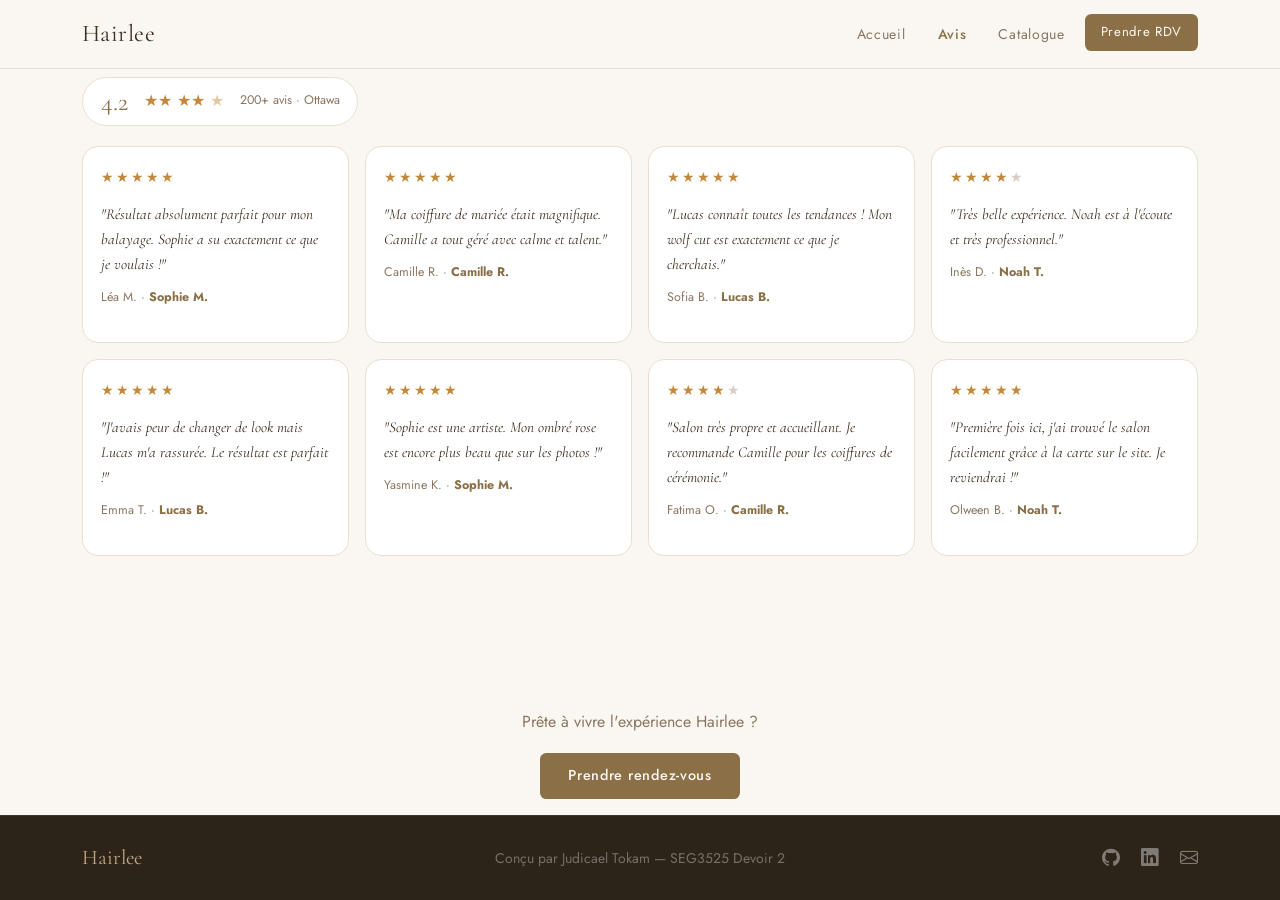
==== avis.html @ fe2b675b "Initial commit - Site Hairlee" ====
<!DOCTYPE html>
<html lang="fr">
<head>
  <meta charset="UTF-8" />
  <meta name="viewport" content="width=device-width, initial-scale=1" />
  <title>Avis — Hairlee</title>
  <link href="https://cdn.jsdelivr.net/npm/bootstrap@5.3.8/dist/css/bootstrap.min.css" rel="stylesheet">
  <link rel="stylesheet" href="https://cdn.jsdelivr.net/npm/bootstrap-icons@1.11.3/font/bootstrap-icons.min.css">
  <link href="https://fonts.googleapis.com/css2?family=Cormorant+Garamond:ital,wght@0,300;0,400;0,600;1,300;1,400&family=Jost:wght@300;400;500&display=swap" rel="stylesheet">
  <link rel="stylesheet" href="style.css" />
</head>
<body class="page-avis">

  <!-- NAVBAR -->
  <nav class="navbar navbar-expand-lg fixed-top" id="main-nav">
    <div class="container">
      <a class="navbar-brand" href="index.html">Hairlee</a>
      <button class="navbar-toggler" type="button" data-bs-toggle="collapse" data-bs-target="#navMenu"
        aria-controls="navMenu" aria-expanded="false" aria-label="Ouvrir le menu">
        <span class="navbar-toggler-icon"></span>
      </button>
      <div class="collapse navbar-collapse" id="navMenu">
        <ul class="navbar-nav ms-auto gap-2">
          <li class="nav-item"><a class="nav-link" href="index.html">Accueil</a></li>
          <li class="nav-item"><a class="nav-link active" href="avis.html">Avis</a></li>
          <li class="nav-item"><a class="nav-link" href="catalogue.html">Catalogue</a></li>
          <li class="nav-item"><a class="nav-link nav-cta" href="rdv.html">Prendre RDV</a></li>
        </ul>
      </div>
    </div>
  </nav>
  </div>

  <section class="page-content">
    <div class="container">
      <div class="note-globale">
        <div class="note-chiffre">4.2</div>
        <div class="note-etoiles">
          <span class="star-full">★</span><span class="star-full">★</span>
          <span class="star-full">★</span><span class="star-full">★</span>
          <span class="star-part">★</span>
        </div>
        <div class="note-label">200+ avis · Ottawa</div>
      </div>
      <div class="row g-3" id="avis-grid">
        <!-- Injectés par JS -->
      </div>
    </div>
  </section>

  <!-- CTA -->
  <section class="py-3 text-center">
    <div class="container">
      <p class="section-body mb-3">Prête à vivre l'expérience Hairlee ?</p>
      <a href="rdv.html" class="btn btn-primary-custom">Prendre rendez-vous</a>
    </div>
  </section>

  <!-- FOOTER -->
  <footer class="py-4">
    <div class="container">
      <div class="row align-items-center">
        <div class="col-md-4 mb-3 mb-md-0">
          <span class="footer-brand">Hairlee</span>
        </div>
        <div class="col-md-4 text-center mb-3 mb-md-0">
          <span class="text-muted small">Conçu par Judicael Tokam — SEG3525 Devoir 2</span>
        </div>
        <div class="col-md-4 text-md-end">
          <a href="https://github.com/judi10" class="social-link me-3" target="_blank" rel="noopener"><i class="bi bi-github"></i></a>
          <a href="https://linkedin.com/in/judicael-tokam/" class="social-link me-3" target="_blank" rel="noopener"><i class="bi bi-linkedin"></i></a>
          <a href="mailto:jtoka006@uottawa.ca" class="social-link" target="_blank" rel="noopener"><i class="bi bi-envelope"></i></a>
        </div>
      </div>
    </div>
  </footer>

  <script src="https://cdn.jsdelivr.net/npm/bootstrap@5.3.8/dist/js/bootstrap.bundle.min.js"></script>
  <script src="script.js"></script>
</body>
</html>
---- style.css ----
/* ══════════════════════════════════════════════════════════════════
   1. VARIABLES DE THÈME — Chaleureux & Naturel
══════════════════════════════════════════════════════════════════ */
:root {
  --color-bg:        #FAF7F2;
  --color-bg-alt:    #F2EDE5;
  --color-bg-dark:   #2C2419;
  --color-primary:   #8B6F47;
  --color-primary-light: #C4A882;
  --color-primary-dark:  #6B5235;
  --color-accent:    #D4956A;
  --color-text:      #3D2E1E;
  --color-text-muted:#8A7660;
  --color-card:      #FFFFFF;
  --color-border:    #E8DFD0;

  --font-display: 'Cormorant Garamond', Georgia, serif;
  --font-body:    'Jost', sans-serif;

  --transition: all 0.3s ease;
  --radius-card: 1rem;
  --radius-btn:  0.4rem;
  --shadow-card: 0 4px 24px rgba(139, 111, 71, 0.1);
  --shadow-hover: 0 12px 40px rgba(139, 111, 71, 0.2);
}

/* ══════════════════════════════════════════════════════════════════
   2. RESET & BASE
══════════════════════════════════════════════════════════════════ */
*, *::before, *::after { box-sizing: border-box; margin: 0; padding: 0; }

html { scroll-behavior: smooth; font-size: 16px; }

body {
  font-family: var(--font-body);
  background-color: var(--color-bg);
  color: var(--color-text);
  line-height: 1.75;
  overflow-x: hidden;
}

.py-section { padding: 5rem 0; }

/* ══════════════════════════════════════════════════════════════════
   3. TYPOGRAPHIE
══════════════════════════════════════════════════════════════════ */
h1, h2, h3 {
  font-family: var(--font-display);
  color: var(--color-text);
  line-height: 1.15;
}

.section-eyebrow {
  font-family: var(--font-body);
  font-size: 0.75rem;
  font-weight: 500;
  letter-spacing: 0.2em;
  text-transform: uppercase;
  color: var(--color-primary);
  margin-bottom: 0.75rem;
}

.section-title {
  font-family: var(--font-display);
  font-size: clamp(1.8rem, 3.5vw, 2.6rem);
  font-weight: 300;
  color: var(--color-text);
  margin-bottom: 1.25rem;
}

.section-title em {
  font-style: italic;
  color: var(--color-primary);
}

.section-body {
  font-size: 1rem;
  color: var(--color-text-muted);
  line-height: 1.85;
}

/* ══════════════════════════════════════════════════════════════════
   4. BOUTONS
══════════════════════════════════════════════════════════════════ */
.btn-primary-custom {
  background-color: var(--color-primary);
  color: #FAF7F2;
  border: none;
  border-radius: var(--radius-btn);
  padding: 0.75rem 1.75rem;
  font-family: var(--font-body);
  font-size: 0.9rem;
  font-weight: 500;
  letter-spacing: 0.05em;
  text-decoration: none;
  display: inline-block;
  transition: var(--transition);
  cursor: pointer;
}
.btn-primary-custom:hover {
  background-color: var(--color-primary-dark);
  color: #FAF7F2;
  transform: translateY(-2px);
  box-shadow: var(--shadow-hover);
}

.btn-outline-custom {
  background: transparent;
  color: var(--color-primary);
  border: 1.5px solid var(--color-primary);
  border-radius: var(--radius-btn);
  padding: 0.72rem 1.75rem;
  font-family: var(--font-body);
  font-size: 0.9rem;
  font-weight: 500;
  letter-spacing: 0.05em;
  text-decoration: none;
  display: inline-block;
  transition: var(--transition);
  cursor: pointer;
}
.btn-outline-custom:hover {
  background-color: var(--color-primary);
  color: #FAF7F2;
  transform: translateY(-2px);
}

/* ══════════════════════════════════════════════════════════════════
   5. NAVBAR
══════════════════════════════════════════════════════════════════ */
#main-nav {
  background: rgba(250, 247, 242, 0.92);
  backdrop-filter: blur(12px);
  border-bottom: 1px solid var(--color-border);
  transition: var(--transition);
}

#main-nav.scrolled {
  box-shadow: 0 4px 20px rgba(139, 111, 71, 0.12);
}

.navbar-brand {
  font-family: var(--font-display);
  font-size: 1.5rem;
  font-weight: 400;
  color: var(--color-text) !important;
  letter-spacing: 0.02em;
}

.nav-link {
  font-family: var(--font-body);
  font-size: 0.88rem;
  font-weight: 400;
  color: var(--color-text-muted) !important;
  letter-spacing: 0.05em;
  transition: var(--transition);
  padding: 0.5rem 0.75rem !important;
}
.nav-link:hover { color: var(--color-primary) !important; }

.nav-cta {
  background-color: var(--color-primary) !important;
  color: #FAF7F2 !important;
  border-radius: var(--radius-btn);
  padding: 0.45rem 1.1rem !important;
}
.nav-cta:hover {
  background-color: var(--color-primary-dark) !important;
  color: #FAF7F2 !important;
}

.navbar-toggler { border-color: var(--color-border); }

/* ══════════════════════════════════════════════════════════════════
   6. HERO
══════════════════════════════════════════════════════════════════ */
#hero {
  padding-top: 80px;
  background: linear-gradient(135deg, var(--color-bg) 60%, var(--color-bg-alt) 100%);
}

.hero-eyebrow {
  font-size: 0.75rem;
  font-weight: 500;
  letter-spacing: 0.2em;
  text-transform: uppercase;
  color: var(--color-primary);
  margin-bottom: 1rem;
}

.hero-title {
  font-family: var(--font-display);
  font-size: clamp(2.5rem, 6vw, 4.2rem);
  font-weight: 300;
  line-height: 1.1;
  margin-bottom: 1.25rem;
  color: var(--color-text);
}

.hero-title em {
  font-style: italic;
  color: var(--color-primary);
}

.hero-lead {
  font-size: 1.05rem;
  color: var(--color-text-muted);
  max-width: 480px;
  margin-bottom: 1.5rem;
  line-height: 1.85;
}

.hero-info {
  font-size: 0.85rem;
  color: var(--color-text-muted);
}
.hero-info i { color: var(--color-primary); }

/* Visual côté droit */
.hero-visual {
  position: relative;
  width: 380px;
  max-width: 100%;
}

.hero-img-placeholder {
  width: 100%;
  aspect-ratio: 3/4;
  background: var(--color-bg-alt);
  border-radius: 40% 60% 60% 40% / 50% 50% 50% 50%;
  border: 2px solid var(--color-border);
  display: flex;
  align-items: center;
  justify-content: center;
  font-size: 5rem;
  color: var(--color-primary-light);
}

.hero-card-float {
  position: absolute;
  top: 1.5rem;
  right: -1rem;
  background: var(--color-card);
  border: 1px solid var(--color-border);
  border-radius: 2rem;
  padding: 0.5rem 1rem;
  display: flex;
  align-items: center;
  gap: 0.4rem;
  font-size: 0.82rem;
  font-weight: 500;
  color: var(--color-text);
  box-shadow: var(--shadow-card);
  z-index: 2;
}

@media (max-width: 991.98px) {
  .hero-text { text-align: center; }
  .hero-lead { margin-inline: auto; }
  .hero-info { justify-content: center; }
  .hero-visual { width: 260px; }
}

/* ══════════════════════════════════════════════════════════════════
   7. À PROPOS
══════════════════════════════════════════════════════════════════ */
#apropos {
  background-color: var(--color-bg);
  border-top: 1px solid var(--color-border);
}

.info-card {
  display: flex;
  align-items: flex-start;
  gap: 0.75rem;
  background: var(--color-card);
  border: 1px solid var(--color-border);
  border-radius: var(--radius-card);
  padding: 1rem 1.1rem;
  transition: var(--transition);
}
.info-card:hover {
  border-color: var(--color-primary-light);
  box-shadow: var(--shadow-card);
}
.info-card i {
  font-size: 1.2rem;
  color: var(--color-primary);
  margin-top: 2px;
  flex-shrink: 0;
}
.info-card div { display: flex; flex-direction: column; }
.info-card strong { font-size: 0.82rem; font-weight: 500; color: var(--color-text); }
.info-card span { font-size: 0.82rem; color: var(--color-text-muted); }

.map-box {
  display: flex;
  align-items: flex-start;
  gap: 0.75rem;
  background: var(--color-bg-alt);
  border: 1px dashed var(--color-primary-light);
  border-radius: var(--radius-card);
  padding: 1rem 1.25rem;
  font-size: 0.85rem;
}
.map-box i {
  font-size: 1.5rem;
  color: var(--color-primary);
  flex-shrink: 0;
}
.map-box div { display: flex; flex-direction: column; gap: 2px; }
.map-box strong { color: var(--color-text); }
.map-box span { color: var(--color-text-muted); }

/* Équipe */
.team-title {
  font-family: var(--font-display);
  font-size: 1.5rem;
  font-weight: 300;
  color: var(--color-text);
  border-top: 1px solid var(--color-border);
  padding-top: 2rem;
}

.team-card {
  background: var(--color-card);
  border: 1px solid var(--color-border);
  border-radius: var(--radius-card);
  padding: 1.25rem 1rem;
  text-align: center;
  transition: var(--transition);
}
.team-card:hover {
  border-color: var(--color-primary-light);
  transform: translateY(-3px);
  box-shadow: var(--shadow-card);
}
.team-avatar {
  width: 56px;
  height: 56px;
  border-radius: 50%;
  background: var(--color-bg-alt);
  border: 2px solid var(--color-primary-light);
  display: flex;
  align-items: center;
  justify-content: center;
  font-family: var(--font-display);
  font-size: 1.1rem;
  color: var(--color-primary);
  margin: 0 auto 0.75rem;
}
.team-card strong {
  display: block;
  font-size: 0.95rem;
  font-weight: 500;
  color: var(--color-text);
}
.team-card span {
  display: block;
  font-size: 0.8rem;
  color: var(--color-text-muted);
  margin-top: 2px;
}

/* ══════════════════════════════════════════════════════════════════
   8. AVIS
══════════════════════════════════════════════════════════════════ */
.avis-section {
  background-color: var(--color-bg-alt);
  border-top: 1px solid var(--color-border);
  border-bottom: 1px solid var(--color-border);
}

.avis-card {
  background: var(--color-card);
  border: 1px solid var(--color-border);
  border-radius: var(--radius-card);
  padding: 1.5rem;
  transition: var(--transition);
  height: 100%;
}
.avis-card:hover {
  transform: translateY(-3px);
  box-shadow: var(--shadow-hover);
  border-color: var(--color-primary-light);
}
.avis-stars { color: #C4883A; font-size: 0.9rem; margin-bottom: 0.75rem; }
.avis-text {
  font-family: var(--font-display);
  font-style: italic;
  font-size: 1.05rem;
  color: var(--color-text);
  line-height: 1.65;
  margin-bottom: 1rem;
}
.avis-author { font-size: 0.82rem; color: var(--color-text-muted); }
.avis-author strong { color: var(--color-primary); font-style: normal; }

/* ══════════════════════════════════════════════════════════════════
   9. CATALOGUE
══════════════════════════════════════════════════════════════════ */
.filter-bar { margin-bottom: 2rem; }

.filter-btn {
  background: transparent;
  color: var(--color-text-muted);
  border: 1px solid var(--color-border);
  border-radius: 2rem;
  padding: 0.45rem 1.25rem;
  font-family: var(--font-body);
  font-size: 0.85rem;
  font-weight: 400;
  cursor: pointer;
  transition: var(--transition);
}
.filter-btn:hover {
  border-color: var(--color-primary);
  color: var(--color-primary);
}
.filter-btn.active {
  background: var(--color-primary);
  border-color: var(--color-primary);
  color: #FAF7F2;
}

.catalogue-card {
  background: var(--color-card);
  border: 1px solid var(--color-border);
  border-radius: var(--radius-card);
  overflow: hidden;
  transition: var(--transition);
  cursor: pointer;
}
.catalogue-card:hover {
  transform: translateY(-4px);
  box-shadow: var(--shadow-hover);
  border-color: var(--color-primary-light);
}
.catalogue-img {
  height: 180px;
  background: var(--color-bg-alt);
  display: flex;
  align-items: center;
  justify-content: center;
  font-size: 3rem;
  color: var(--color-primary-light);
  position: relative;
}
.catalogue-badge {
  position: absolute;
  top: 0.75rem;
  left: 0.75rem;
  background: var(--color-primary);
  color: #FAF7F2;
  font-size: 0.72rem;
  font-weight: 500;
  letter-spacing: 0.08em;
  padding: 0.2rem 0.65rem;
  border-radius: 2rem;
}
.catalogue-badge.viral {
  background: var(--color-accent);
}
.catalogue-body {
  padding: 0.9rem 1rem;
}
.catalogue-body strong {
  display: block;
  font-size: 0.95rem;
  color: var(--color-text);
  margin-bottom: 2px;
}
.catalogue-body span {
  font-size: 0.8rem;
  color: var(--color-text-muted);
}

/* ══════════════════════════════════════════════════════════════════
   10. RDV
══════════════════════════════════════════════════════════════════ */
.rdv-section {
  background-color: var(--color-bg-alt);
  border-top: 1px solid var(--color-border);
}

.rdv-form .form-label {
  font-size: 0.82rem;
  font-weight: 500;
  color: var(--color-text);
  letter-spacing: 0.03em;
  margin-bottom: 0.35rem;
}

.rdv-form .form-control,
.rdv-form .form-select {
  background: var(--color-card);
  border: 1px solid var(--color-border);
  border-radius: var(--radius-btn);
  color: var(--color-text);
  font-family: var(--font-body);
  font-size: 0.9rem;
  padding: 0.65rem 0.9rem;
  transition: var(--transition);
}
.rdv-form .form-control:focus,
.rdv-form .form-select:focus {
  outline: none;
  border-color: var(--color-primary);
  box-shadow: 0 0 0 3px rgba(139, 111, 71, 0.12);
}
.rdv-form .form-control.valide { border-color: #6aaa64; }
.rdv-form .form-control.invalide,
.rdv-form .form-select.invalide { border-color: #c0392b; }

.invalid-msg {
  font-size: 0.78rem;
  color: #c0392b;
  margin-top: 4px;
  display: none;
}
.invalid-msg.visible { display: block; }

.confirm-box {
  background: var(--color-card);
  border: 1px solid var(--color-border);
  border-radius: var(--radius-card);
  padding: 2.5rem;
}
.confirm-icon {
  font-size: 3rem;
  color: #6aaa64;
}
.confirm-box h3 {
  font-family: var(--font-display);
  font-weight: 300;
  font-size: 1.8rem;
}

/* ══════════════════════════════════════════════════════════════════
   11. FOOTER
══════════════════════════════════════════════════════════════════ */
footer {
  background-color: var(--color-bg-dark);
  border-top: 1px solid rgba(255, 255, 255, 0.08);
}

.footer-brand {
  font-family: var(--font-display);
  font-size: 1.3rem;
  color: var(--color-primary-light);
}

footer .text-muted { color: rgba(255,255,255,0.35) !important; }

.social-link {
  color: rgba(255, 255, 255, 0.4);
  font-size: 1.1rem;
  transition: var(--transition);
  display: inline-block;
}
.social-link:hover {
  color: var(--color-primary-light);
  transform: translateY(-2px);
}

/* ══════════════════════════════════════════════════════════════════
   12. ANIMATIONS
══════════════════════════════════════════════════════════════════ */
.fade-in {
  opacity: 0;
  transform: translateY(20px);
  transition: opacity 0.6s ease, transform 0.6s ease;
}
.fade-in.visible {
  opacity: 1;
  transform: translateY(0);
}

/* ══════════════════════════════════════════════════════════════════
   13. EN-TÊTE DE PAGE (pages internes)
══════════════════════════════════════════════════════════════════ */
.page-header {
  padding: 5.2rem 0 0.6rem;
  background: var(--color-bg);
  border-bottom: 1px solid var(--color-border);
}
.page-header .section-eyebrow { display: none; }
.page-header .section-title {
  font-size: 1.15rem;
  font-weight: 400;
  margin-bottom: 0;
}
.page-header .section-body { display: none; }

/* ══════════════════════════════════════════════════════════════════
   14. NOTE GLOBALE (avis.html)
══════════════════════════════════════════════════════════════════ */
.note-globale {
  display: flex;
  align-items: center;
  gap: 1rem;
  padding: 0.6rem 1.1rem;
  background: var(--color-card);
  border: 1px solid var(--color-border);
  border-radius: 2rem;
  margin-bottom: 1.25rem;
  width: fit-content;
}
.note-chiffre {
  font-family: var(--font-display);
  font-size: 1.6rem;
  font-weight: 400;
  color: var(--color-primary);
  line-height: 1;
}
.note-etoiles {
  color: #C4883A;
  font-size: 1rem;
}
.note-label {
  font-size: 0.78rem;
  color: var(--color-text-muted);
}

/* ══════════════════════════════════════════════════════════════════
   15. INFOS PRATIQUES (rdv.html)
══════════════════════════════════════════════════════════════════ */
.rdv-info-box {
  background: var(--color-card);
  border: 1px solid var(--color-border);
  border-radius: var(--radius-card);
  padding: 1.75rem;
}
.rdv-info-title {
  font-family: var(--font-display);
  font-size: 1.3rem;
  font-weight: 300;
  color: var(--color-text);
  margin-bottom: 1.25rem;
  padding-bottom: 0.75rem;
  border-bottom: 1px solid var(--color-border);
}
.rdv-info-item {
  display: flex;
  align-items: flex-start;
  gap: 0.75rem;
  margin-bottom: 1rem;
}
.rdv-info-item i {
  font-size: 1rem;
  color: var(--color-primary);
  margin-top: 3px;
  flex-shrink: 0;
}
.rdv-info-item div {
  display: flex;
  flex-direction: column;
}
.rdv-info-item strong {
  font-size: 0.85rem;
  font-weight: 500;
  color: var(--color-text);
}
.rdv-info-item span {
  font-size: 0.82rem;
  color: var(--color-text-muted);
}

/* Bouton dans carte catalogue */
.btn-catalogue-rdv {
  display: inline-block;
  margin-top: 6px;
  font-size: 0.78rem;
  color: var(--color-primary);
  text-decoration: none;
  font-weight: 500;
  transition: var(--transition);
}
.btn-catalogue-rdv:hover {
  color: var(--color-primary-dark);
  text-decoration: underline;
}

/* ══════════════════════════════════════════════════════════════════
   16. CATALOGUE — cartes avec vraies images
══════════════════════════════════════════════════════════════════ */
.catalogue-img {
  height: 240px;        /* Plus grand pour bien voir les photos */
  position: relative;
  overflow: hidden;
  background: var(--color-bg-alt);
}

.catalogue-photo {
  width: 100%;
  height: 100%;
  object-fit: cover;
  object-position: center top;
  transition: transform 0.4s ease;
  display: block;
}

.catalogue-card:hover .catalogue-photo {
  transform: scale(1.05);
}

/* Fallback si image manquante */
.catalogue-img-fallback {
  display: flex;
  align-items: center;
  justify-content: center;
}
.catalogue-img-icon {
  font-size: 3rem;
  color: var(--color-primary-light);
}

/* ══════════════════════════════════════════════════════════════════
   17. CONFIRMATION RDV
══════════════════════════════════════════════════════════════════ */
.confirm-icon-wrap {
  margin-bottom: 0.5rem;
}
.confirm-icon {
  font-size: 3.5rem;
  color: #6aaa64;
}
.confirm-email-note {
  font-size: 0.85rem;
  color: var(--color-text-muted);
  margin-top: 0.75rem;
}
.confirm-box h3 {
  font-family: var(--font-display);
  font-weight: 300;
  font-size: 2rem;
  color: var(--color-text);
}

/* ══════════════════════════════════════════════════════════════════
   PAGE CONTENT — pages internes sans en-tête
══════════════════════════════════════════════════════════════════ */
.page-content {
  padding-top: 5rem;   /* compense la navbar fixe */
  padding-bottom: 2rem;
}

/* Lien actif dans la navbar — couleur primaire sans fond */
.nav-link.active {
  color: var(--color-primary) !important;
  font-weight: 500;
}

/* Étoiles partielles avec SVG clip */
.avis-stars { letter-spacing: 2px; }
.star-full  { color: #C4883A; }
.star-part  { color: #C4883A; opacity: 0.45; }
.star-empty { color: #D8CFC4; }

/* Réduction espace page avis */
.avis-card { padding: 1.1rem; }
.avis-text { font-size: 0.95rem; margin-bottom: 0.6rem; }
.avis-author { font-size: 0.78rem; }
.page-content { padding-top: 4.8rem; padding-bottom: 1rem; }

/* ══ RDV PAGE — layout pleine hauteur ══ */
body.page-rdv {
  display: flex;
  flex-direction: column;
  min-height: 100vh;
}
body.page-rdv .page-content {
  flex: 1;
  padding-top: 5rem;
  padding-bottom: 2rem;
}

/* ══ NAVBAR — bouton Prendre RDV lisible ══ */
.nav-cta {
  white-space: nowrap;
  padding: 0.45rem 1rem !important;
  font-size: 0.82rem !important;
}

/* ══ AVIS + CATALOGUE — footer collé en bas ══ */
body.page-avis,
body.page-catalogue {
  display: flex;
  flex-direction: column;
  min-height: 100vh;
}
body.page-avis .page-content,
body.page-catalogue .page-content {
  flex: 1;
}
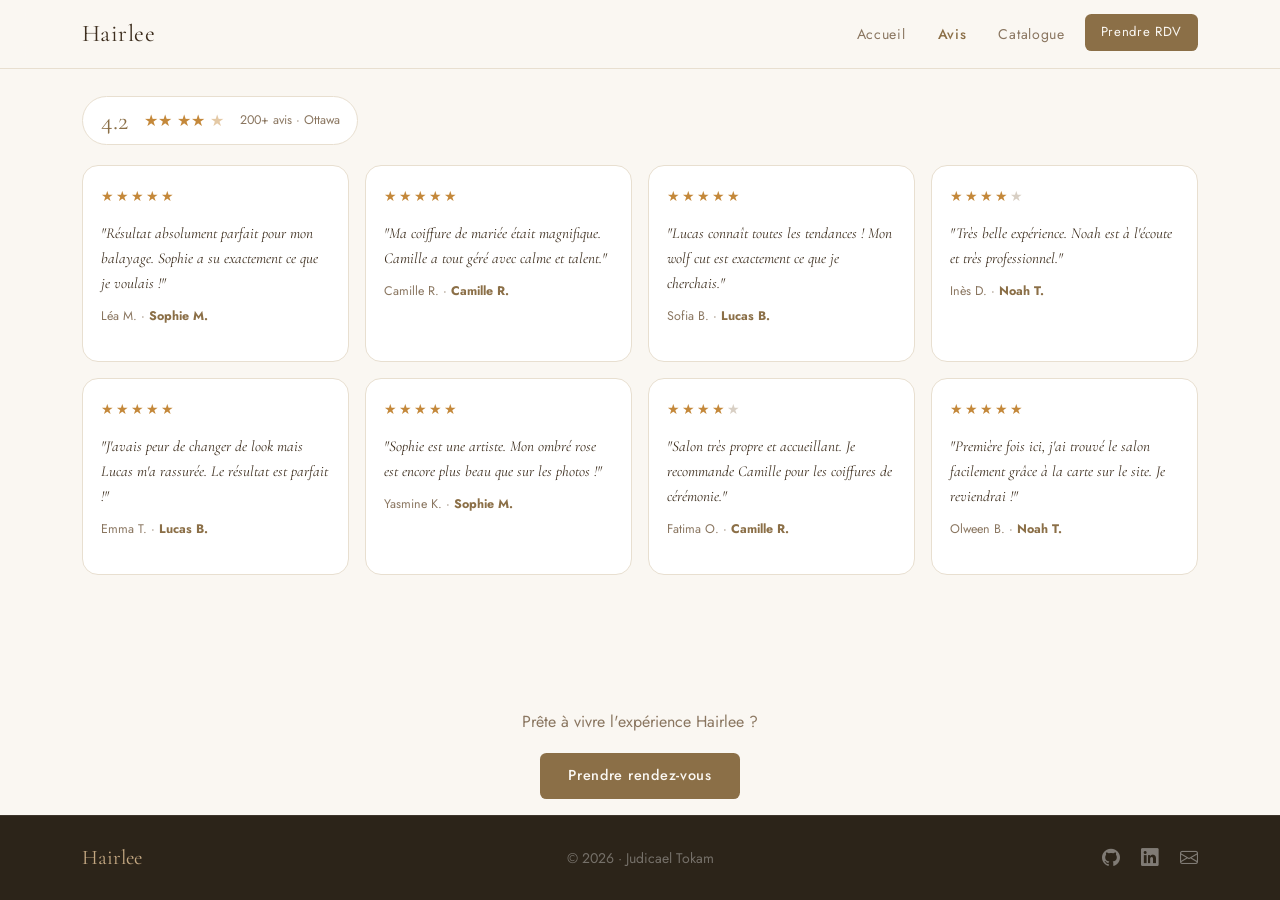
==== commit ed4f9540: "few things done" ====
--- a/avis.html
+++ b/avis.html
@@ -64,7 +64,7 @@
           <span class="footer-brand">Hairlee</span>
         </div>
         <div class="col-md-4 text-center mb-3 mb-md-0">
-          <span class="text-muted small">Conçu par Judicael Tokam — SEG3525 Devoir 2</span>
+          <span class="text-muted small">© 2026 · Judicael Tokam</span>
         </div>
         <div class="col-md-4 text-md-end">
           <a href="https://github.com/judi10" class="social-link me-3" target="_blank" rel="noopener"><i class="bi bi-github"></i></a>
--- a/style.css
+++ b/style.css
@@ -792,4 +792,11 @@
 body.page-avis .page-content,
 body.page-catalogue .page-content {
   flex: 1;
+}
+
+/* ══ ESPACEMENT SOUS LA NAVBAR — pages internes ══ */
+body.page-avis .page-content,
+body.page-catalogue .page-content,
+body.page-rdv .page-content {
+  padding-top: 6rem;
 }
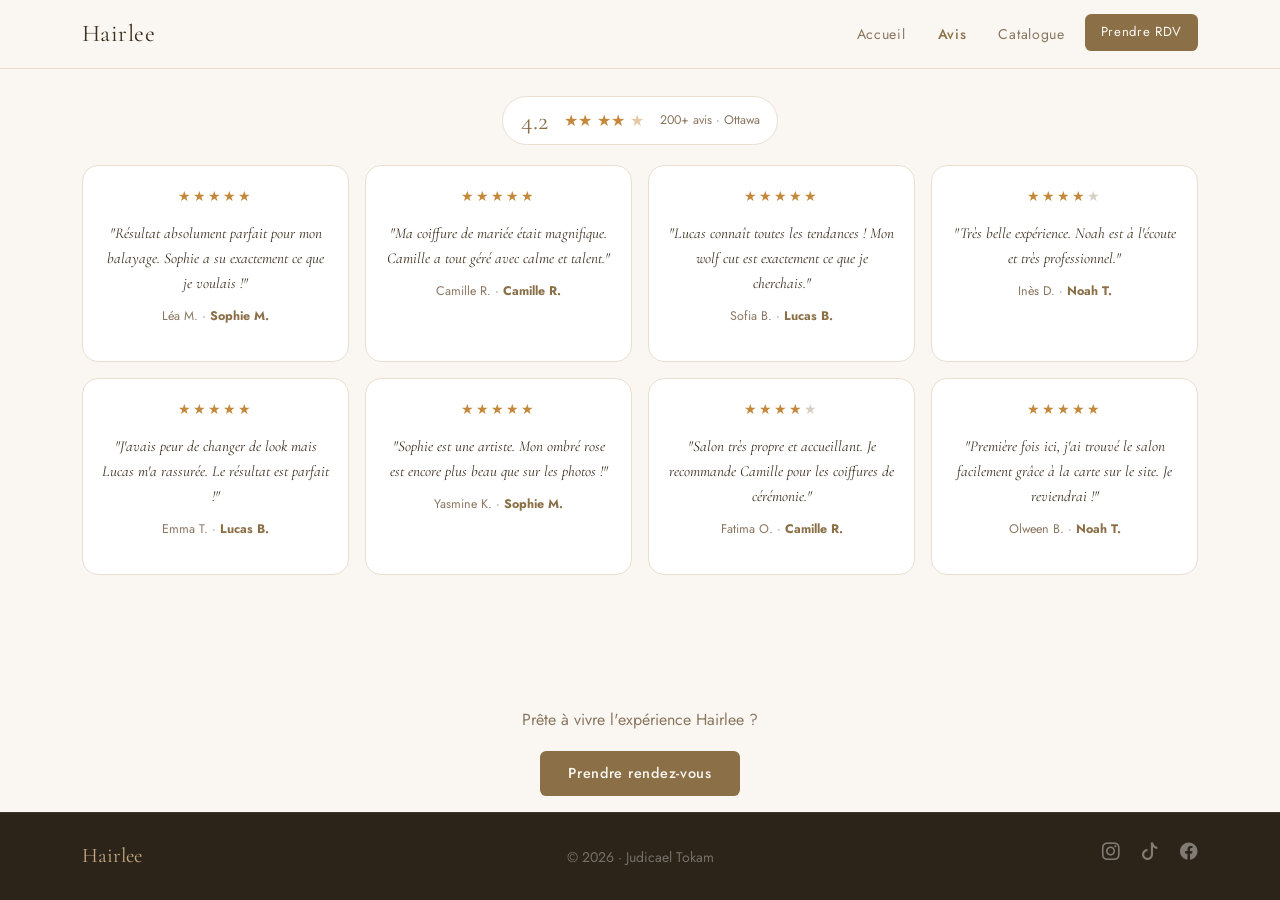
==== commit 5e65f7da: "things done" ====
--- a/avis.html
+++ b/avis.html
@@ -32,8 +32,8 @@
   </div>
 
   <section class="page-content">
-    <div class="container">
-      <div class="note-globale">
+    <div class="container text-center">
+      <div class="note-globale mx-auto">
         <div class="note-chiffre">4.2</div>
         <div class="note-etoiles">
           <span class="star-full">★</span><span class="star-full">★</span>
@@ -67,9 +67,9 @@
           <span class="text-muted small">© 2026 · Judicael Tokam</span>
         </div>
         <div class="col-md-4 text-md-end">
-          <a href="https://github.com/judi10" class="social-link me-3" target="_blank" rel="noopener"><i class="bi bi-github"></i></a>
-          <a href="https://linkedin.com/in/judicael-tokam/" class="social-link me-3" target="_blank" rel="noopener"><i class="bi bi-linkedin"></i></a>
-          <a href="mailto:jtoka006@uottawa.ca" class="social-link" target="_blank" rel="noopener"><i class="bi bi-envelope"></i></a>
+          <a href="https://www.instagram.com/uottawa/?hl=fr" class="social-link me-3" target="_blank" rel="noopener"><i class="bi bi-instagram"></i></a>
+          <a href="https://www.tiktok.com/@uottawacampus" class="social-link me-3" target="_blank" rel="noopener"><i class="bi bi-tiktok"></i></a>
+          <a href="https://www.facebook.com/uottawa/?locale=fr_CA" class="social-link" target="_blank" rel="noopener"><i class="bi bi-facebook"></i></a>
         </div>
       </div>
     </div>
--- a/style.css
+++ b/style.css
@@ -799,4 +799,127 @@
 body.page-catalogue .page-content,
 body.page-rdv .page-content {
   padding-top: 6rem;
+}
+
+/* ══ FOOTER — centré mobile, cohérent ══ */
+footer .row { text-align: center; }
+footer .col-md-4 { text-align: center !important; margin-bottom: 0.5rem; }
+@media (min-width: 768px) {
+  footer .col-md-4:first-child  { text-align: left !important; }
+  footer .col-md-4:last-child   { text-align: right !important; }
+  footer .col-md-4:nth-child(2) { text-align: center !important; }
+}
+
+/* ══ CATALOGUE IMAGE — pas de coupure, couvre toute la zone ══ */
+.catalogue-img {
+  height: 220px;
+  overflow: hidden;
+  border-radius: var(--radius-card) var(--radius-card) 0 0;
+}
+.catalogue-photo {
+  width: 100%;
+  height: 100%;
+  object-fit: cover;
+  object-position: center center;
+  display: block;
+  transform: none !important;
+}
+.catalogue-card:hover .catalogue-photo {
+  transform: none !important;
+}
+
+/* ══ CATALOGUE IMAGE — qualité et visibilité de la coiffure ══ */
+.catalogue-img {
+  height: 300px !important;
+  overflow: hidden;
+  border-radius: var(--radius-card) var(--radius-card) 0 0;
+  background: var(--color-bg-alt);
+}
+.catalogue-photo {
+  width: 100% !important;
+  height: 100% !important;
+  object-fit: contain !important;
+  object-position: center top !important;
+  display: block;
+  transform: none !important;
+  background: var(--color-bg-alt);
+}
+.catalogue-card:hover .catalogue-photo {
+  transform: none !important;
+}
+
+/* ══ CATALOGUE IMAGE — hauteur fixe stricte, image centrée sans déborder ══ */
+.catalogue-img {
+  height: 260px !important;
+  max-height: 260px !important;
+  min-height: 260px !important;
+  width: 100%;
+  overflow: hidden !important;
+  border-radius: var(--radius-card) var(--radius-card) 0 0;
+  background: var(--color-bg-alt);
+  display: flex;
+  align-items: center;
+  justify-content: center;
+  position: relative;
+}
+.catalogue-photo {
+  width: 100% !important;
+  height: 100% !important;
+  object-fit: cover !important;
+  object-position: center 20% !important;
+  display: block !important;
+  flex-shrink: 0;
+  transform: none !important;
+}
+.catalogue-card:hover .catalogue-photo {
+  transform: none !important;
+}
+.catalogue-card {
+  overflow: hidden;
+}
+
+/* ══ CATALOGUE — corps carte sans nom de coupe ══ */
+.catalogue-categorie {
+  display: block;
+  font-size: 0.95rem;
+  font-weight: 600;
+  color: var(--color-text);
+  margin-bottom: 2px;
+}
+.catalogue-coiffeur {
+  display: block;
+  font-size: 0.8rem;
+  color: var(--color-text-muted);
+  margin-bottom: 4px;
+}
+
+/* ══ MAP EMBED ══ */
+.map-embed iframe {
+  width: 100%;
+  border-radius: var(--radius-card);
+  border: 1px solid var(--color-border);
+}
+.map-adresse {
+  font-size: 0.82rem;
+  color: var(--color-text-muted);
+  margin-bottom: 0;
+}
+.map-adresse i { color: var(--color-primary); }
+
+/* ══ HERO — vraie image salon ══ */
+.hero-salon-img {
+  width: 100%;
+  max-width: 420px;
+  height: 480px;
+  object-fit: cover;
+  object-position: center;
+  border-radius: 40% 60% 60% 40% / 50% 50% 50% 50%;
+  border: 2px solid var(--color-border);
+  display: block;
+}
+
+/* ══ AVIS — note globale centrée ══ */
+.note-globale.mx-auto {
+  margin-left: auto !important;
+  margin-right: auto !important;
 }
